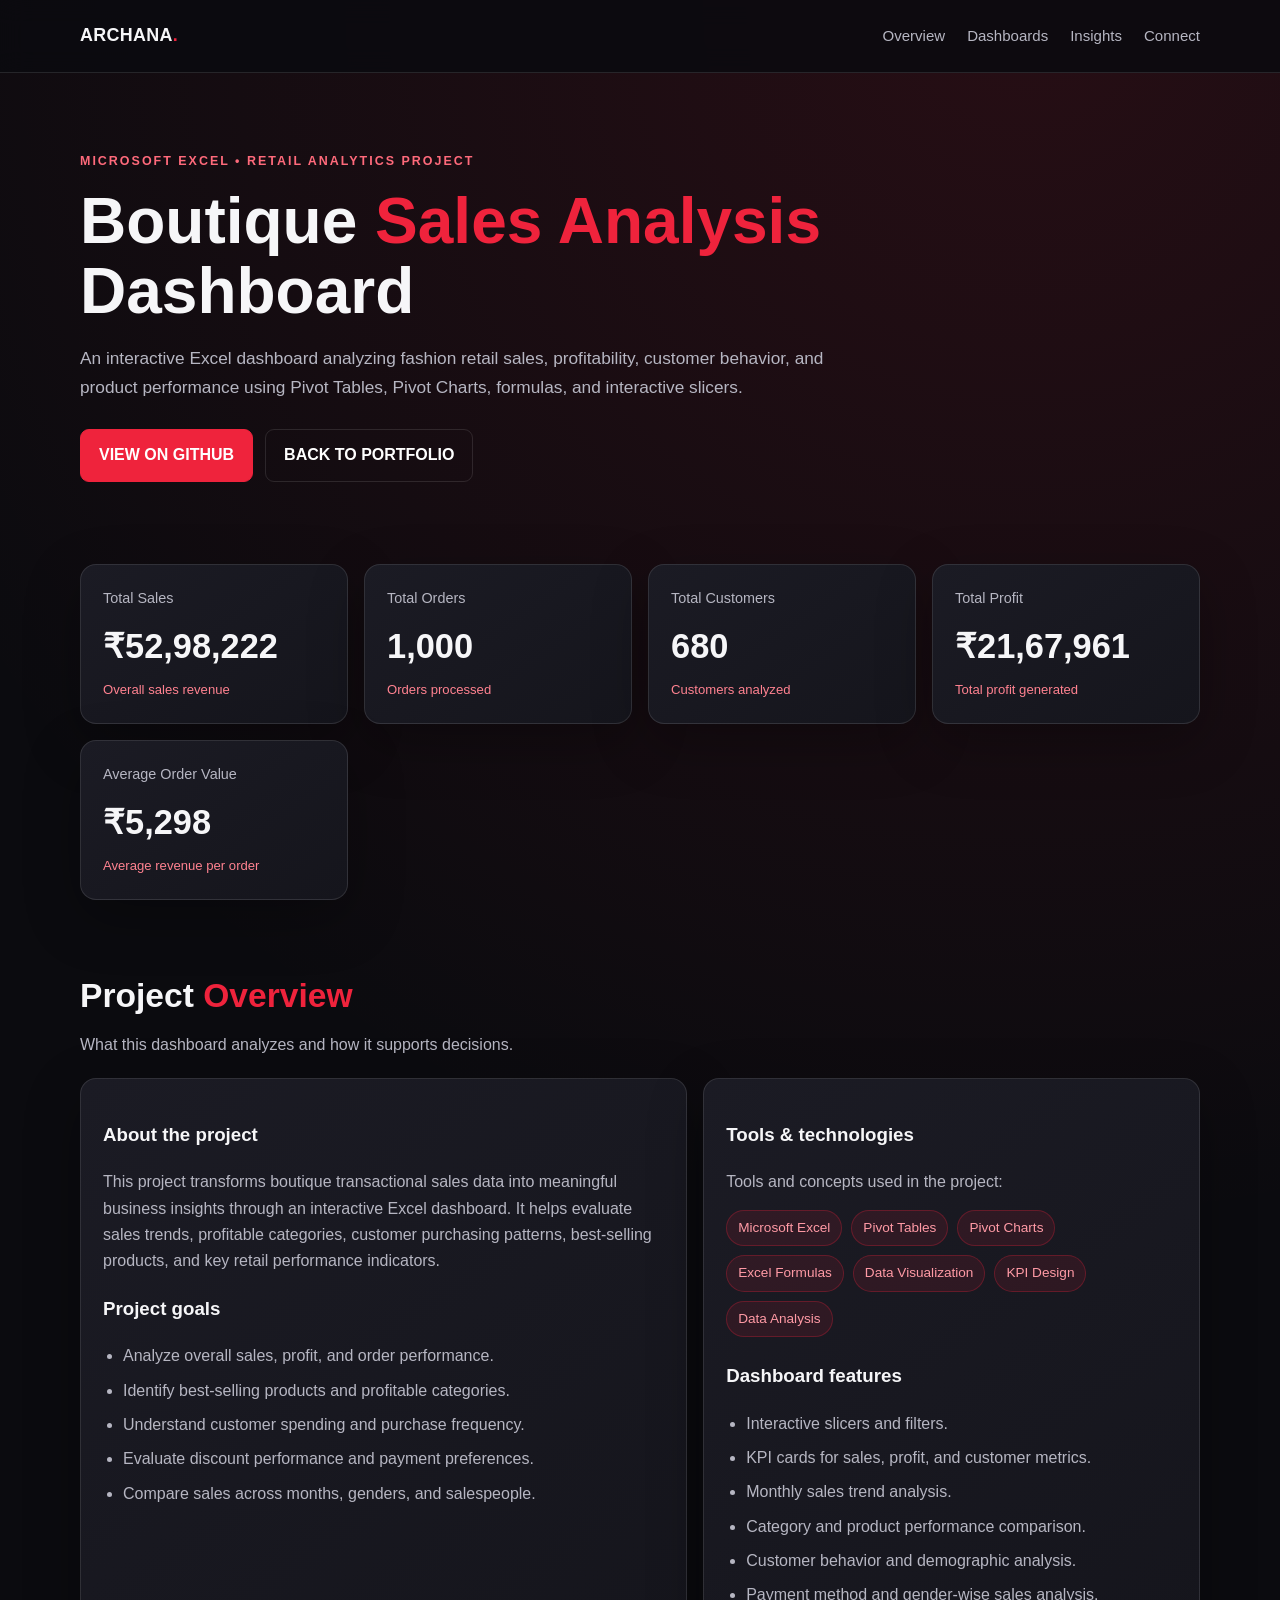
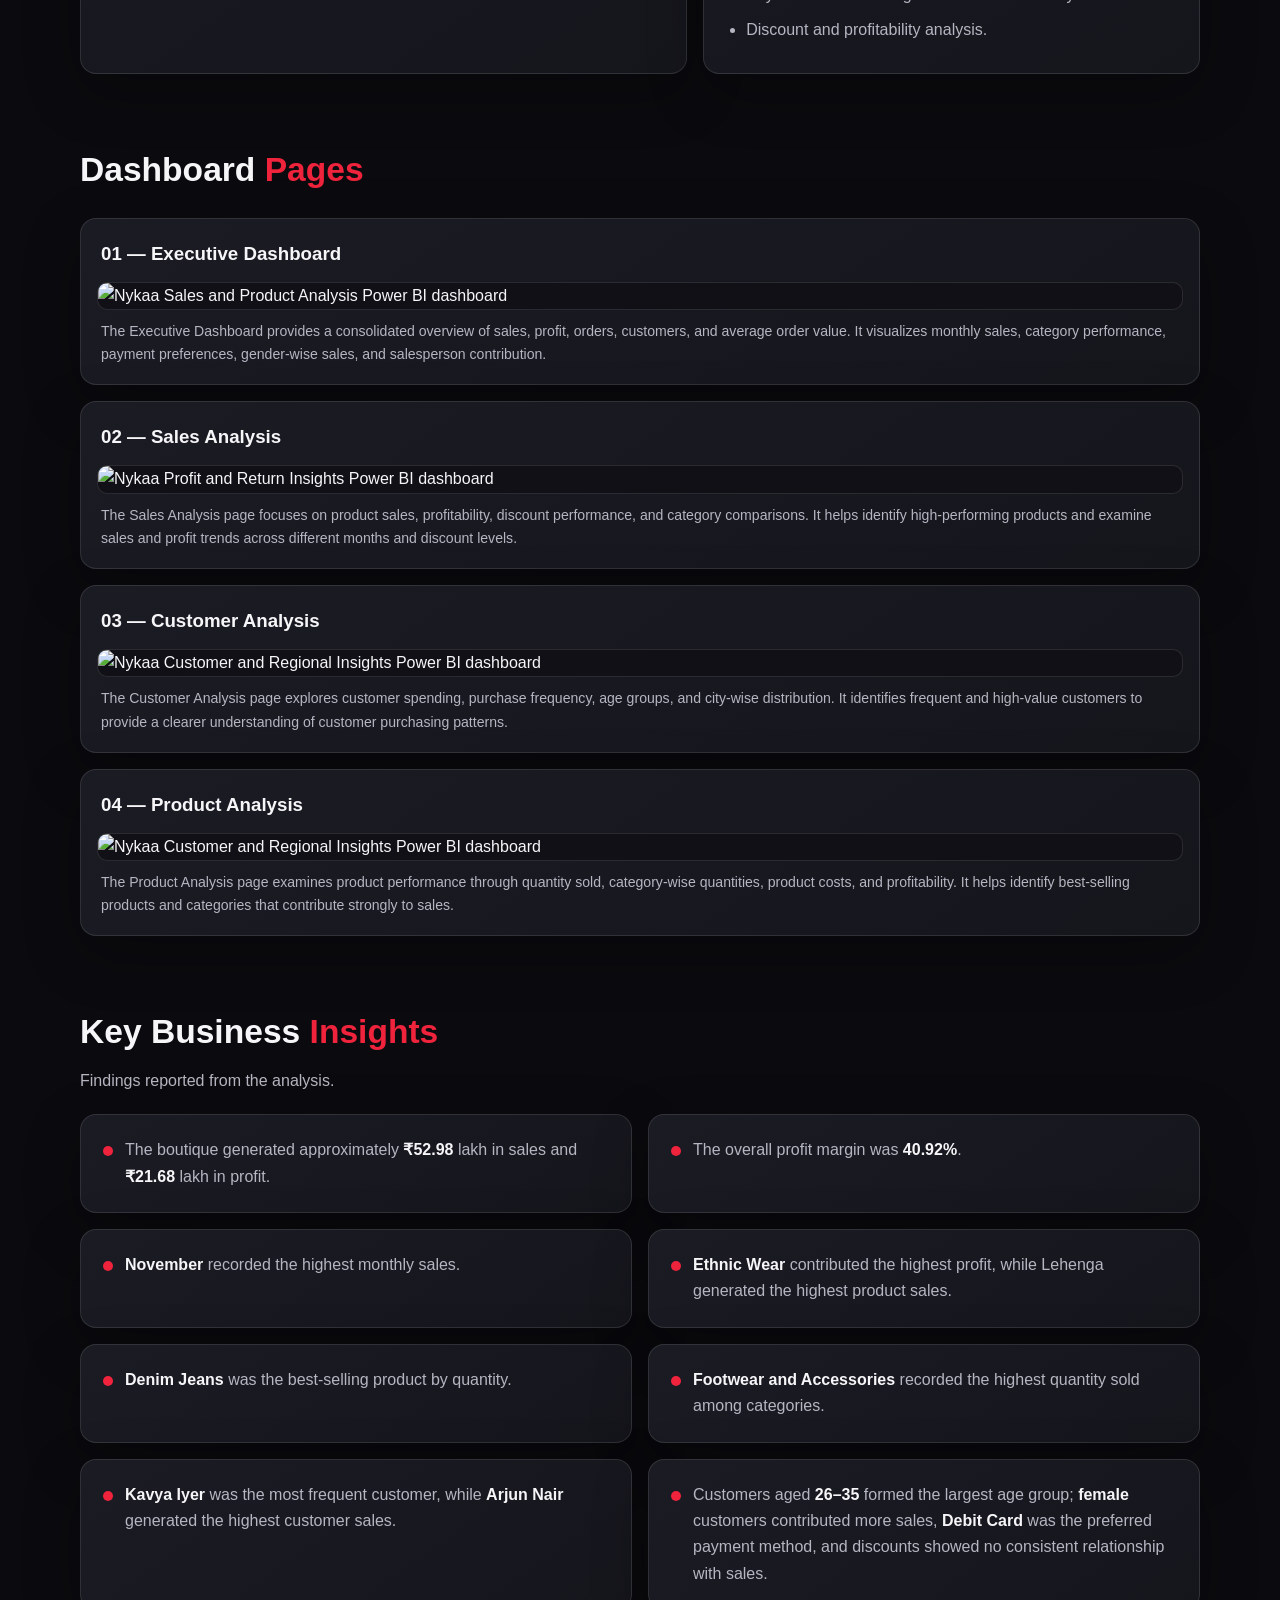
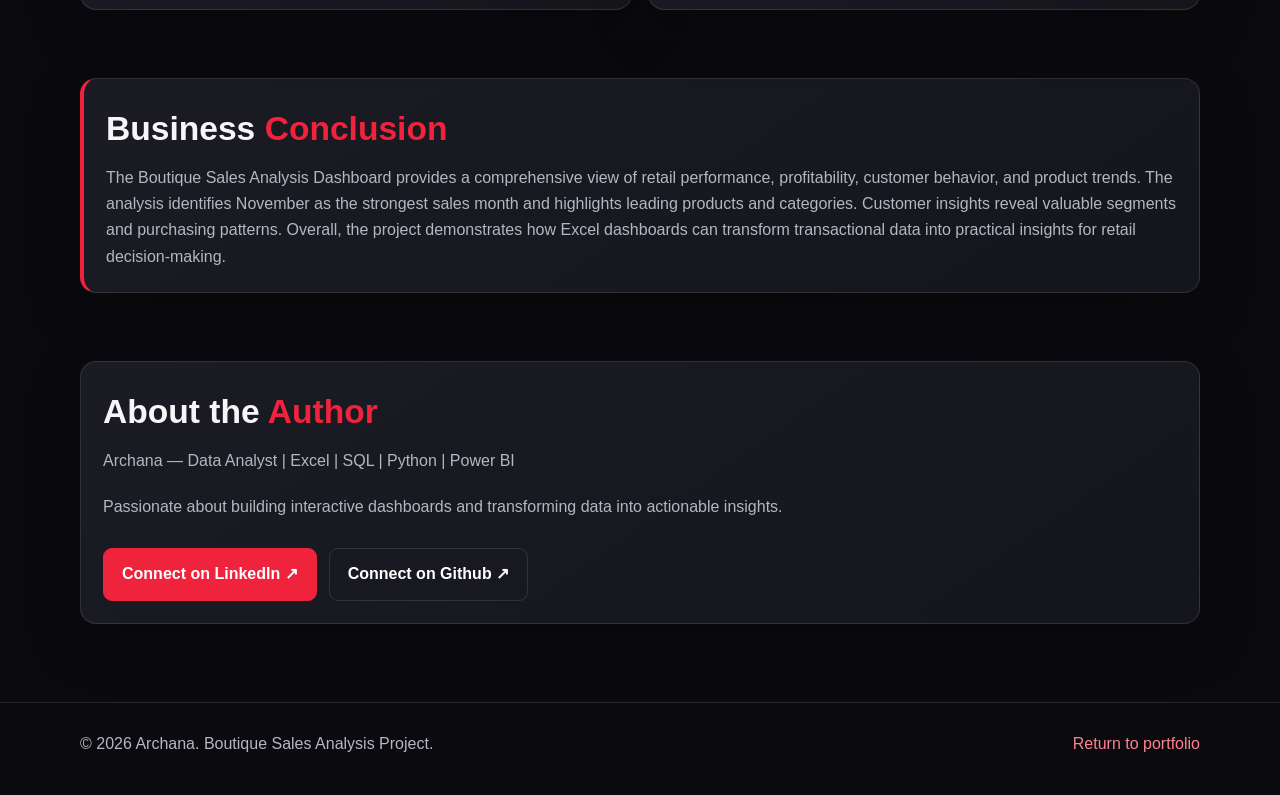
==== boutique-project.html @ 97c5a219 "Add files via upload" ====
<!DOCTYPE html>
<html lang="en">
<head>
  <meta charset="UTF-8">
  <meta name="viewport" content="width=device-width, initial-scale=1.0">
  <meta name="description" content="Nykaa Sales Analysis Dashboard — a Power BI project by Archana.">
  <title>Boutique Sales Analysis | Archana</title>
  <style>
    :root {
      --bg: #0b0b0f;
      --panel: #15151c;
      --panel-2: #1b1b24;
      --text: #f6f6f8;
      --muted: #b6b6c2;
      --red: #ef233c;
      --red-dark: #b5162a;
      --border: rgba(255,255,255,.11);
      --shadow: 0 18px 55px rgba(0,0,0,.28);
    }
    * { box-sizing: border-box; }
    html { scroll-behavior: smooth; }
    body {
      margin: 0;
      font-family: Inter, Segoe UI, Arial, sans-serif;
      background: radial-gradient(circle at 80% 0%, rgba(239,35,60,.12), transparent 30%), var(--bg);
      color: var(--text);
      line-height: 1.65;
    }
    a { color: inherit; }
    .container { width: min(1120px, calc(100% - 40px)); margin: 0 auto; }
    header {
      border-bottom: 1px solid var(--border);
      background: rgba(11,11,15,.88);
      position: sticky; top: 0; z-index: 10;
      backdrop-filter: blur(12px);
    }
    .nav { min-height: 72px; display: flex; align-items: center; justify-content: space-between; gap: 20px; }
    .brand { text-decoration: none; font-size: 1.12rem; font-weight: 800; letter-spacing: .3px; }
    .brand span { color: var(--red); }
    .nav-links { display: flex; align-items: center; gap: 22px; }
    .nav-links a { color: var(--muted); text-decoration: none; font-size: .94rem; }
    .nav-links a:hover { color: white; }
    .hero { padding: 78px 0 48px; }
    .eyebrow { color: #ff6a7b; text-transform: uppercase; letter-spacing: 2px; font-size: .78rem; font-weight: 800; }
    h1 { font-size: clamp(2.25rem, 5vw, 4.1rem); line-height: 1.1; margin: 14px 0 18px; max-width: 850px; }
    h1 span, .accent { color: var(--red); }
    .lead { color: var(--muted); font-size: 1.08rem; max-width: 780px; }
    .actions { display: flex; flex-wrap: wrap; gap: 12px; margin-top: 28px; }
    .btn { display: inline-flex; justify-content: center; align-items: center; gap: 8px; padding: 12px 18px; border-radius: 9px; text-decoration: none; font-weight: 750; border: 1px solid var(--border); transition: transform .2s, background .2s; }
    .btn:hover { transform: translateY(-2px); }
    .btn-primary { background: var(--red); color: white; border-color: var(--red); }
    .btn-primary:hover { background: var(--red-dark); }
    .btn-secondary { background: transparent; color: white; }
    section { padding: 34px 0; }
    .section-head { margin-bottom: 20px; }
    h2 { margin: 0 0 8px; font-size: clamp(1.5rem, 3vw, 2.1rem); }
    .section-head p, .muted { color: var(--muted); margin: 0; }
    .grid { display: grid; gap: 16px; }
    .kpis { grid-template-columns: repeat(4, minmax(0, 1fr)); }
    .card { background: linear-gradient(145deg, var(--panel-2), var(--panel)); border: 1px solid var(--border); border-radius: 16px; padding: 22px; box-shadow: var(--shadow); }
    .kpi-label { color: var(--muted); font-size: .9rem; }
    .kpi-value { font-size: clamp(1.65rem, 3vw, 2.15rem); font-weight: 850; margin-top: 7px; }
    .kpi-note { color: #ff8290; font-size: .82rem; margin-top: 5px; }
    .two-col { grid-template-columns: 1.1fr .9fr; }
    .list { margin: 12px 0 0; padding-left: 20px; color: var(--muted); }
    .list li { margin: 8px 0; }
    .tags { display: flex; flex-wrap: wrap; gap: 9px; margin-top: 14px; }
    .tag { background: rgba(239,35,60,.1); color: #ff9aa5; border: 1px solid rgba(239,35,60,.28); border-radius: 999px; padding: 6px 11px; font-size: .85rem; }
    .dashboards { grid-template-columns: 1fr; }
    .dashboard-card { padding: 16px; overflow: hidden; }
    .dashboard-card h3 { margin: 4px 4px 12px; }
    .dashboard-card img { display: block; width: 100%; max-height: 650px; object-fit: contain; background: #101016; border: 1px solid var(--border); border-radius: 10px; }
    .image-caption { color: var(--muted); font-size: .88rem; margin: 10px 4px 2px; }
    .insights { grid-template-columns: repeat(2, minmax(0, 1fr)); }
    .insight { display: flex; gap: 12px; align-items: flex-start; }
    .bullet { flex: 0 0 10px; width: 10px; height: 10px; border-radius: 50%; background: var(--red); margin-top: 9px; }
    .insight p { margin: 0; color: var(--muted); }
    .insight strong { color: var(--text); }
    .conclusion { border-left: 4px solid var(--red); }
    footer { margin-top: 44px; border-top: 1px solid var(--border); padding: 28px 0 38px; color: var(--muted); }
    .footer-inner { display: flex; justify-content: space-between; gap: 18px; flex-wrap: wrap; }
    footer a { color: #ff8290; text-decoration: none; }
    @media (max-width: 800px) {
      .kpis { grid-template-columns: repeat(2, minmax(0, 1fr)); }
      .two-col { grid-template-columns: 1fr; }
      .nav { align-items: flex-start; padding: 16px 0; flex-direction: column; }
      .nav-links { gap: 15px; flex-wrap: wrap; }
    }
    @media (max-width: 520px) {
      .container { width: min(100% - 28px, 1120px); }
      .hero { padding-top: 52px; }
      .kpis, .insights { grid-template-columns: 1fr; }
      .card { padding: 18px; }
      .nav-links { font-size: .88rem; }
    }
  </style>
</head>
<body>
  <header>
    <div class="container nav">
      <a class="brand" href="">ARCHANA<span>.</span></a>
      <nav class="nav-links" aria-label="Main navigation">
        <a href="#overview">Overview</a>
        <a href="#dashboards">Dashboards</a>
        <a href="#insights">Insights</a>
        <a href="#contact">Connect</a>
      </nav>
    </div>
  </header>

  <main>
    <section class="hero container">
      <div class="eyebrow">Microsoft Excel • Retail Analytics Project</div>
      <h1>Boutique <span>Sales Analysis</span> Dashboard</h1>
      <p class="lead">An interactive Excel dashboard analyzing fashion retail sales, profitability, customer behavior, and product performance using Pivot Tables, Pivot Charts, formulas, and interactive slicers.</p>
      <div class="actions">
        <a class="btn btn-primary" href="https://github.com/archana501/Boutique-Sales-Analysis">VIEW ON GITHUB</a>
        <a class="btn btn-secondary" href="newindex.html#projects">BACK TO PORTFOLIO</a>
      </div>
    </section>

    <section class="container" aria-label="Key performance indicators">
      <div class="grid kpis">
        <article class="card"><div class="kpi-label">Total Sales</div><div class="kpi-value">₹52,98,222</div><div class="kpi-note">Overall sales revenue</div></article>
        <article class="card"><div class="kpi-label">Total Orders</div><div class="kpi-value">1,000</div><div class="kpi-note">Orders processed</div></article>
        <article class="card"><div class="kpi-label">Total Customers</div><div class="kpi-value">680</div><div class="kpi-note">Customers analyzed</div></article>
        <article class="card"><div class="kpi-label">Total Profit</div><div class="kpi-value">₹21,67,961</div><div class="kpi-note">Total profit generated</div></article>
        <article class="card"><div class="kpi-label">Average Order Value</div><div class="kpi-value">₹5,298</div><div class="kpi-note">Average revenue per order</div></article>

    </div>
    </section>

    <section class="container" id="overview">
      <div class="section-head"><h2>Project <span class="accent">Overview</span></h2><p>What this dashboard analyzes and how it supports decisions.</p></div>
      <div class="grid two-col">
        <article class="card">
          <h3>About the project</h3>
          <p class="muted">This project transforms boutique transactional sales data into meaningful business insights through an interactive Excel dashboard. It helps evaluate sales trends, profitable categories, customer purchasing patterns, best-selling products, and key retail performance indicators.</p>
          <h3>Project goals</h3>
          <ul class="list">
            <li>Analyze overall sales, profit, and order performance.</li>
            <li>Identify best-selling products and profitable categories.</li>
            <li>Understand customer spending and purchase frequency.</li>
            <li>Evaluate discount performance and payment preferences.</li>
            <li>Compare sales across months, genders, and salespeople.</li>
          </ul>
        </article>
        <article class="card">
          <h3>Tools & technologies</h3>
          <p class="muted">Tools and concepts used in the project:</p>
          <div class="tags">
            <span class="tag">Microsoft Excel</span><span class="tag">Pivot Tables</span><span class="tag">Pivot Charts</span>
            <span class="tag">Excel Formulas</span><span class="tag">Data Visualization</span>
            <span class="tag">KPI Design</span><span class="tag">Data Analysis</span>
            <!-- <span class="tag">Business Storytelling</span> -->
          </div>
          <h3 style="margin-top:24px">Dashboard features</h3>
          <ul class="list">
            <li>Interactive slicers and filters.</li>
            <li>KPI cards for sales, profit, and customer metrics.</li>
            <li>Monthly sales trend analysis.</li>
            <li>Category and product performance comparison.</li>
            <li>Customer behavior and demographic analysis.</li>
            <li>Payment method and gender-wise sales analysis.</li>
            <li>Discount and profitability analysis.</li>
          </ul>
        </article>
      </div>
    </section>

    <section class="container" id="dashboards">
      <div class="section-head"><h2>Dashboard <span class="accent">Pages</span></h2></div>
      <div class="grid dashboards">
        <article class="card dashboard-card">
          <h3>01 — Executive Dashboard</h3>
          <img src="assets/boti1.png" alt="Nykaa Sales and Product Analysis Power BI dashboard" loading="lazy">
          <p class="image-caption">The Executive Dashboard provides a consolidated overview of sales, profit, orders, customers, and average order value. It visualizes monthly sales, category performance, payment preferences, gender-wise sales, and salesperson contribution.
          </p>
        </article>
        <article class="card dashboard-card">
          <h3>02 — Sales Analysis</h3>
          <img src="assets/boti2.png" alt="Nykaa Profit and Return Insights Power BI dashboard" loading="lazy">
          <p class="image-caption">The Sales Analysis page focuses on product sales, profitability, discount performance, and category comparisons. It helps identify high-performing products and examine sales and profit trends across different months and discount levels.
          </p>
        </article>
        <article class="card dashboard-card">
          <h3>03 — Customer Analysis</h3>
          <img src="assets/boti3.png" alt="Nykaa Customer and Regional Insights Power BI dashboard" loading="lazy">
          <p class="image-caption">The Customer Analysis page explores customer spending, purchase frequency, age groups, and city-wise distribution. It identifies frequent and high-value customers to provide a clearer understanding of customer purchasing patterns.</p>
        </article>
        <article class="card dashboard-card">
          <h3>04 — Product Analysis</h3>
          <img src="assets/boti4.png" alt="Nykaa Customer and Regional Insights Power BI dashboard" loading="lazy">
          <p class="image-caption">The Product Analysis page examines product performance through quantity sold, category-wise quantities, product costs, and profitability. It helps identify best-selling products and categories that contribute strongly to sales.</p>
        </article>
      </div>
    </section>

    <section class="container" id="insights">
      <div class="section-head"><h2>Key Business <span class="accent">Insights</span></h2><p>Findings reported from the analysis.</p></div>
      <div class="grid insights">
        <article class="card insight"><span class="bullet"></span><p>The boutique generated approximately <strong>₹52.98</strong> lakh in sales and <strong>₹21.68</strong> lakh in profit.</p></article>
        <article class="card insight"><span class="bullet"></span><p>The overall profit margin was <strong>40.92%</strong>.</p></article>
        <article class="card insight"><span class="bullet"></span><p><strong>November </strong>recorded the highest monthly sales.</p></article>
        <article class="card insight"><span class="bullet"></span><p><strong>Ethnic Wear </strong>contributed the highest profit, while Lehenga generated the highest product sales.</p></article>
        <article class="card insight"><span class="bullet"></span><p><strong>Denim Jeans </strong>was the best-selling product by quantity.</p></article>
        <article class="card insight"><span class="bullet"></span><p><strong>Footwear and Accessories </strong>recorded the highest quantity sold among categories.</p></article>
        <article class="card insight"><span class="bullet"></span><p><strong>Kavya Iyer </strong>was the most frequent customer, while <strong>Arjun Nair</strong> generated the highest customer sales.</p></article>
        <article class="card insight"><span class="bullet"></span><p>Customers aged <strong>26–35</strong> formed the largest age group; <strong>female</strong> customers contributed more sales, <strong>Debit Card</strong> was the preferred payment method, and discounts showed no consistent relationship with sales.</p></article>
      </div>
    </section>

    <section class="container">
      <article class="card conclusion">
        <h2>Business <span class="accent">Conclusion</span></h2>
        <p class="muted">The Boutique Sales Analysis Dashboard provides a comprehensive view of retail performance, profitability, customer behavior, and product trends. The analysis identifies November as the strongest sales month and highlights leading products and categories. Customer insights reveal valuable segments and purchasing patterns. Overall, the project demonstrates how Excel dashboards can transform transactional data into practical insights for retail decision-making.</p>
      </article>
    </section>

    <section class="container" id="contact">
      <div class="card">
        <div class="section-head"><h2>About the <span class="accent">Author</span></h2><p>Archana — Data Analyst | Excel | SQL | Python | Power BI</p></div>
        <p class="muted">Passionate about building interactive dashboards and transforming data into actionable insights.</p>
        <div class="actions">
          <a class="btn btn-primary" href="https://www.linkedin.com/in/archana-ramesh-/" target="_blank" rel="noopener noreferrer">Connect on LinkedIn ↗</a>
          <a class="btn btn-secondary" href="https://github.com/archana501">Connect on Github ↗</a>
        </div>
      </div>
    </section>
  </main>

  <footer>
    <div class="container footer-inner">
      <span>© <span id="year"></span> Archana. Boutique Sales Analysis Project.</span>
      <a href="newindex.html#projects">Return to portfolio</a>
    </div>
  </footer>
  <script>
    document.getElementById("year").textContent = new Date().getFullYear();
  </script>
</body>
</html>
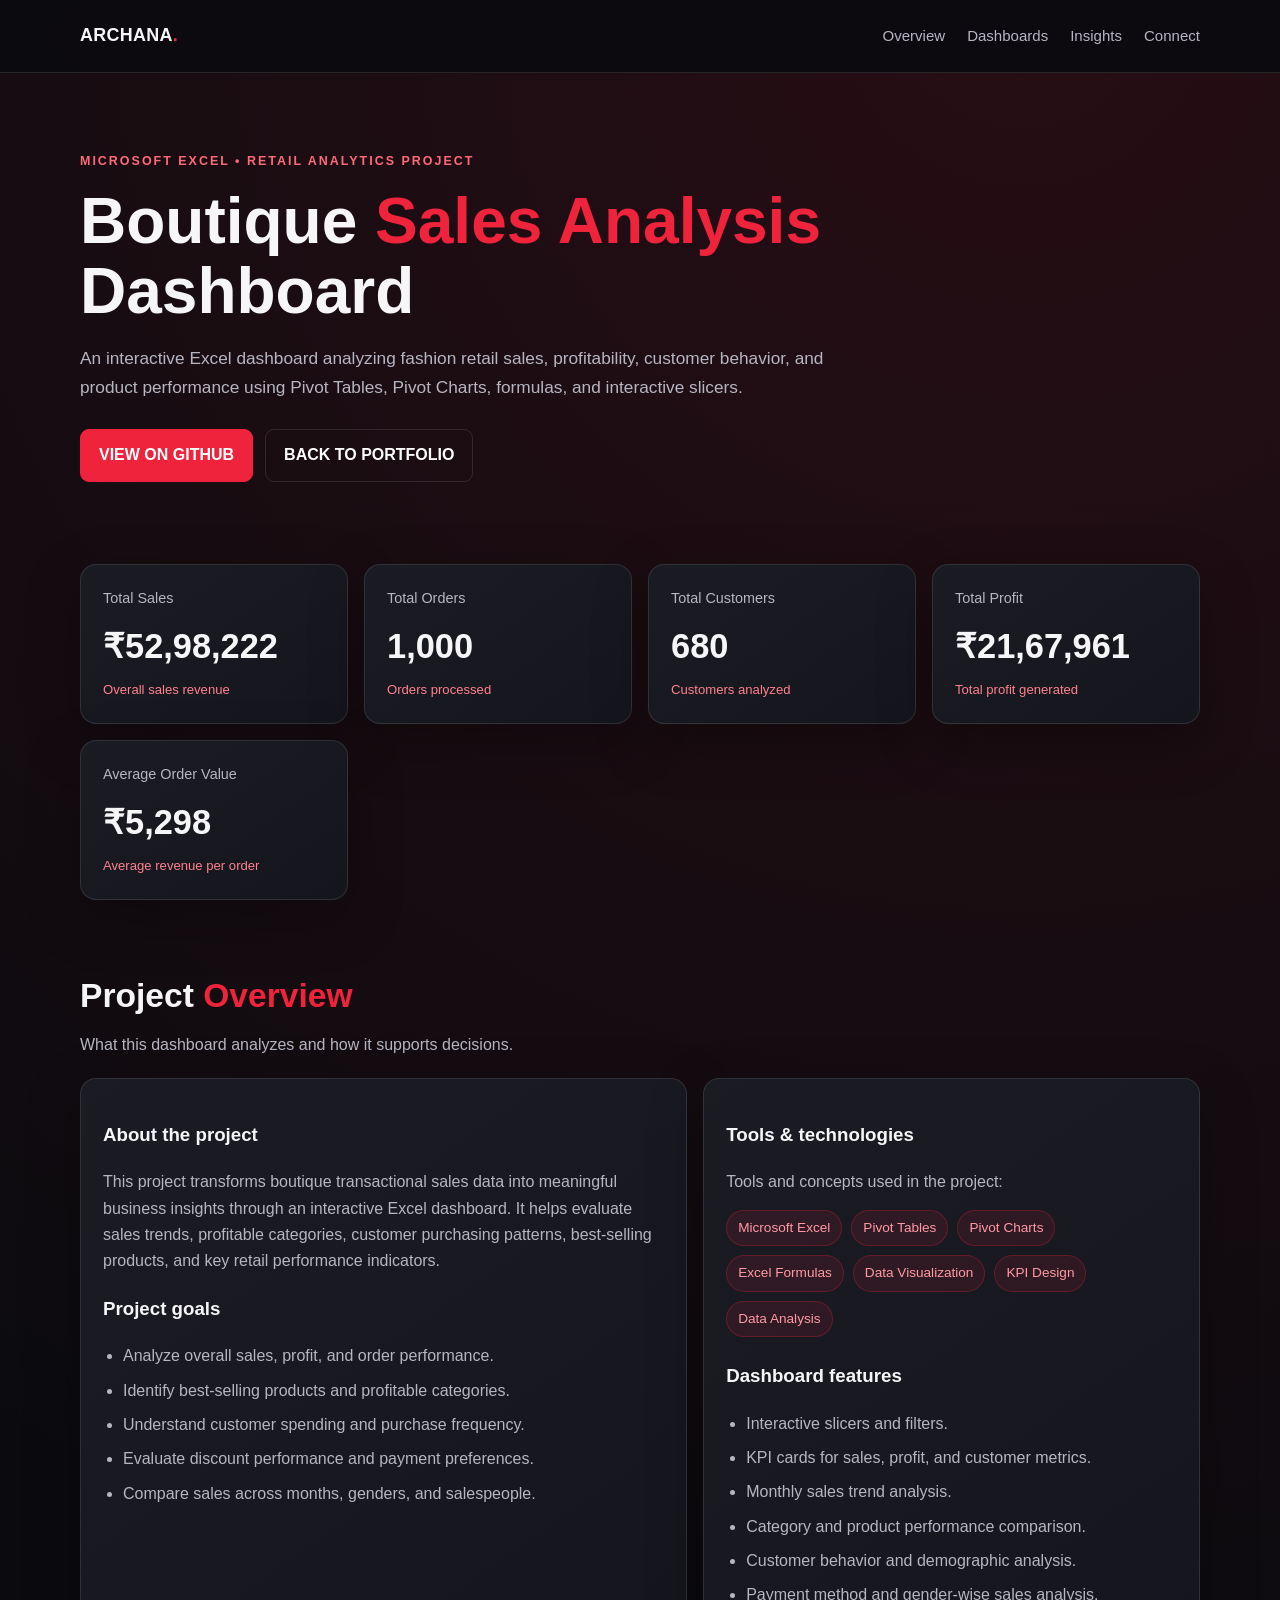
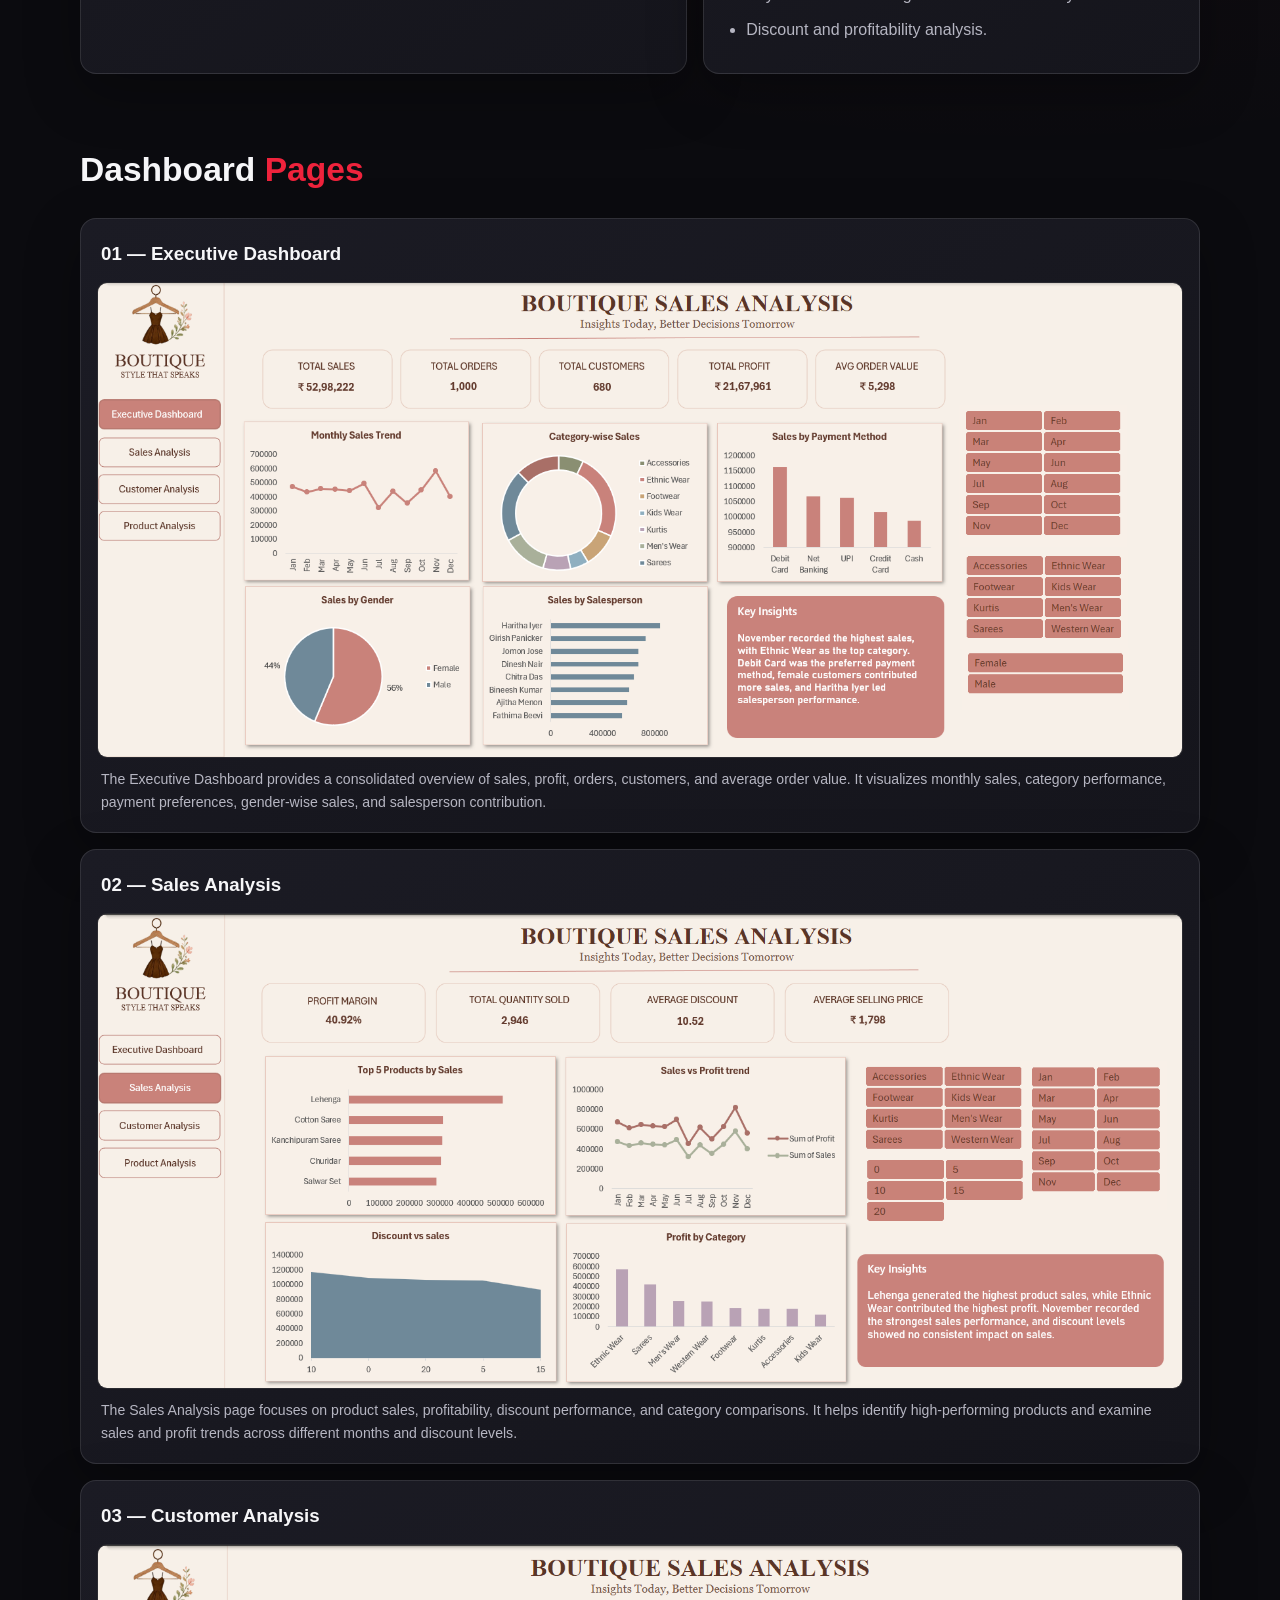
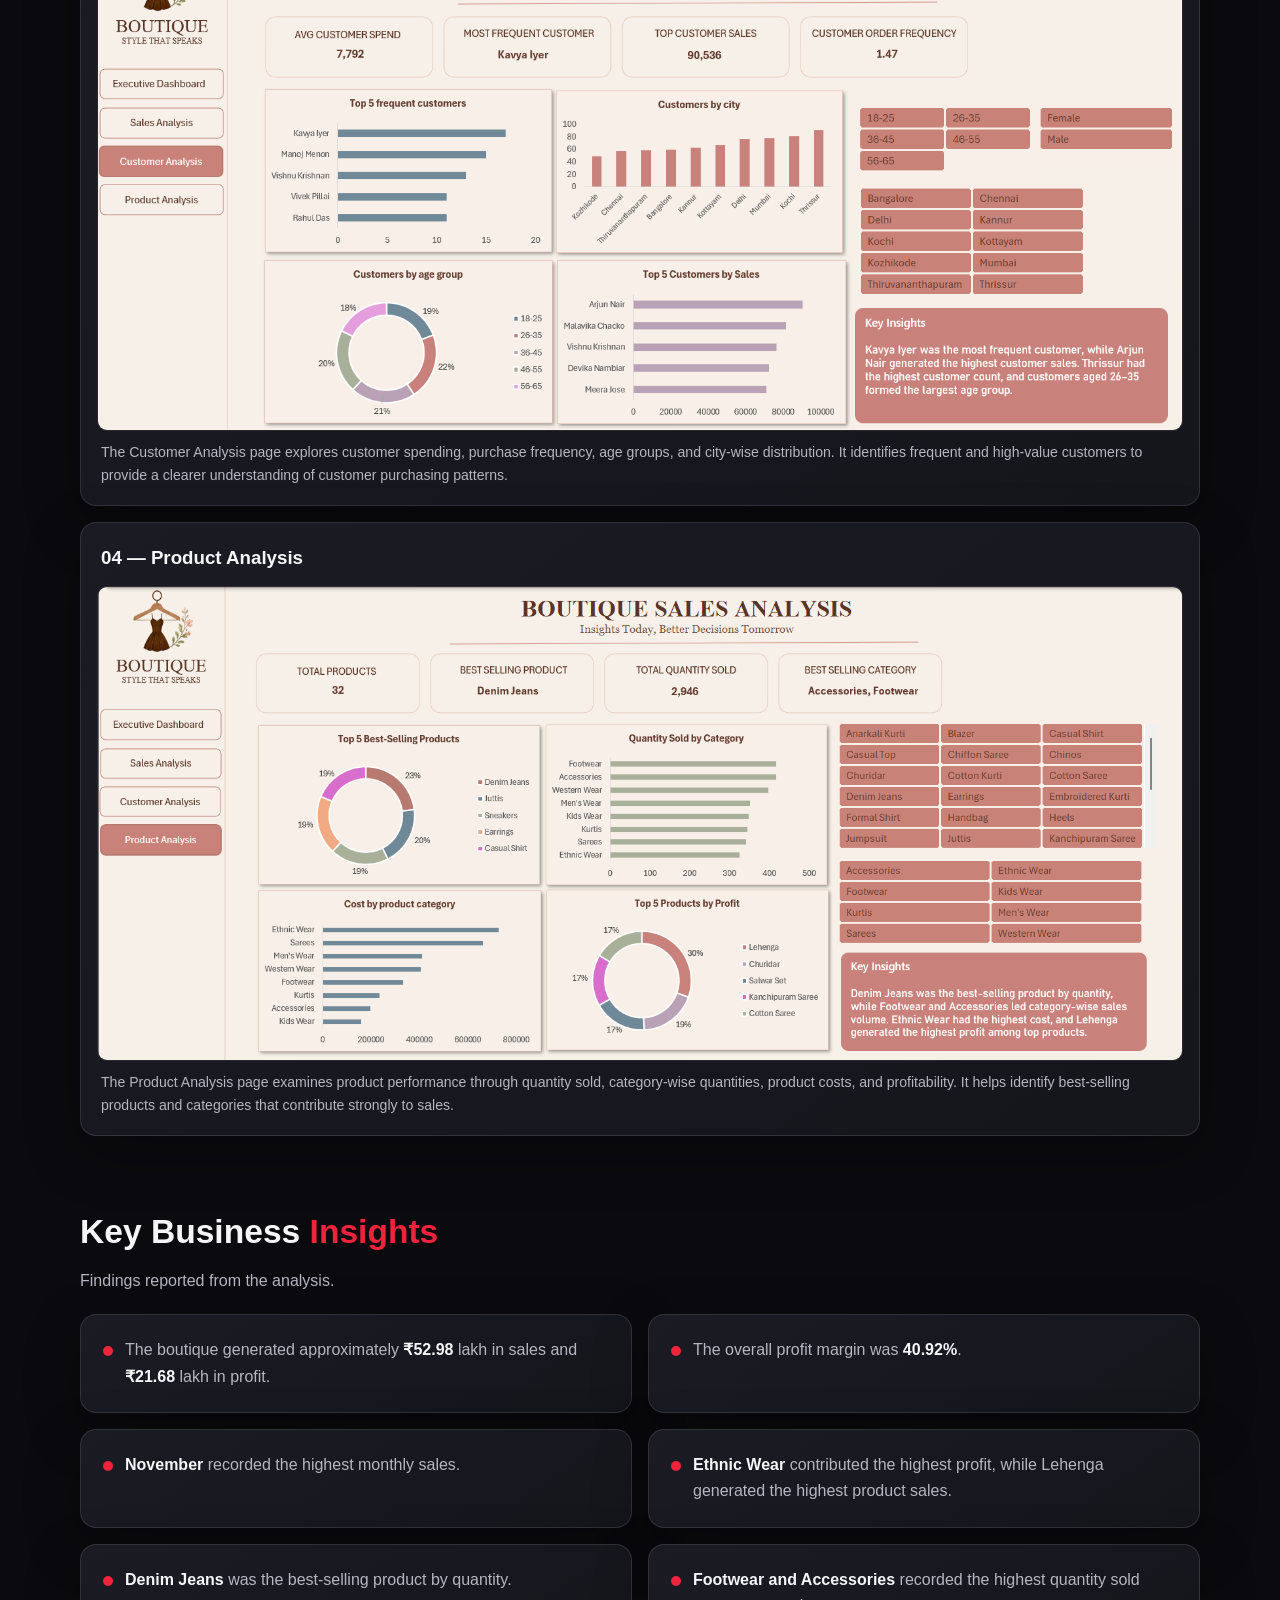
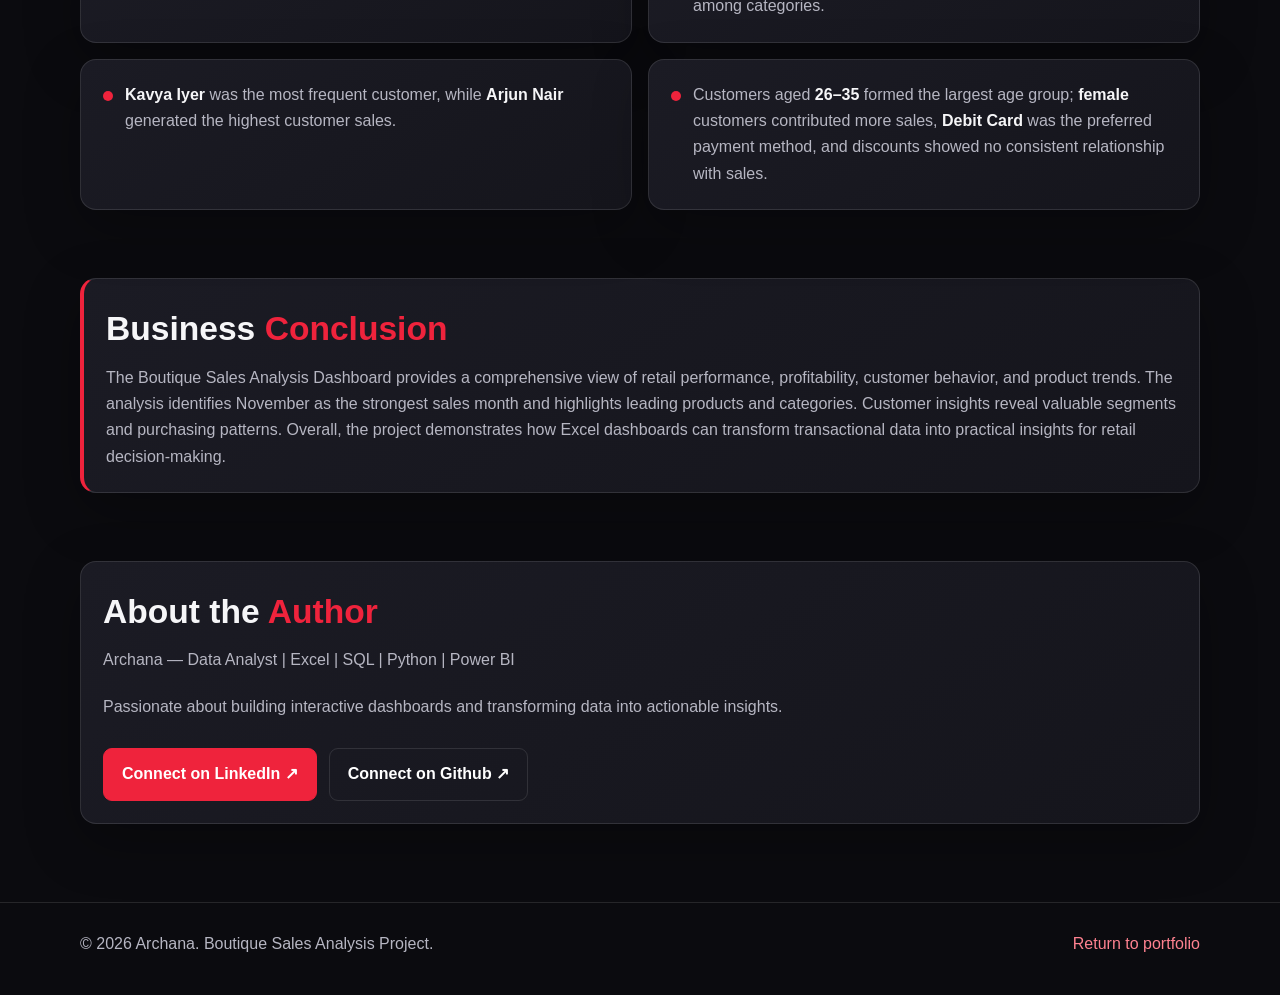
==== commit 84a2a537: "Fix HTML entity encoding in boutique-project.html" ====
--- a/boutique-project.html
+++ b/boutique-project.html
@@ -115,7 +115,7 @@
       <p class="lead">An interactive Excel dashboard analyzing fashion retail sales, profitability, customer behavior, and product performance using Pivot Tables, Pivot Charts, formulas, and interactive slicers.</p>
       <div class="actions">
         <a class="btn btn-primary" href="https://github.com/archana501/Boutique-Sales-Analysis">VIEW ON GITHUB</a>
-        <a class="btn btn-secondary" href="newindex.html#projects">BACK TO PORTFOLIO</a>
+        <a class="btn btn-secondary" href="index.html#projects">BACK TO PORTFOLIO</a>
       </div>
     </section>
 
@@ -232,7 +232,7 @@
   <footer>
     <div class="container footer-inner">
       <span>© <span id="year"></span> Archana. Boutique Sales Analysis Project.</span>
-      <a href="newindex.html#projects">Return to portfolio</a>
+      <a href="index.html#projects">Return to portfolio</a>
     </div>
   </footer>
   <script>
